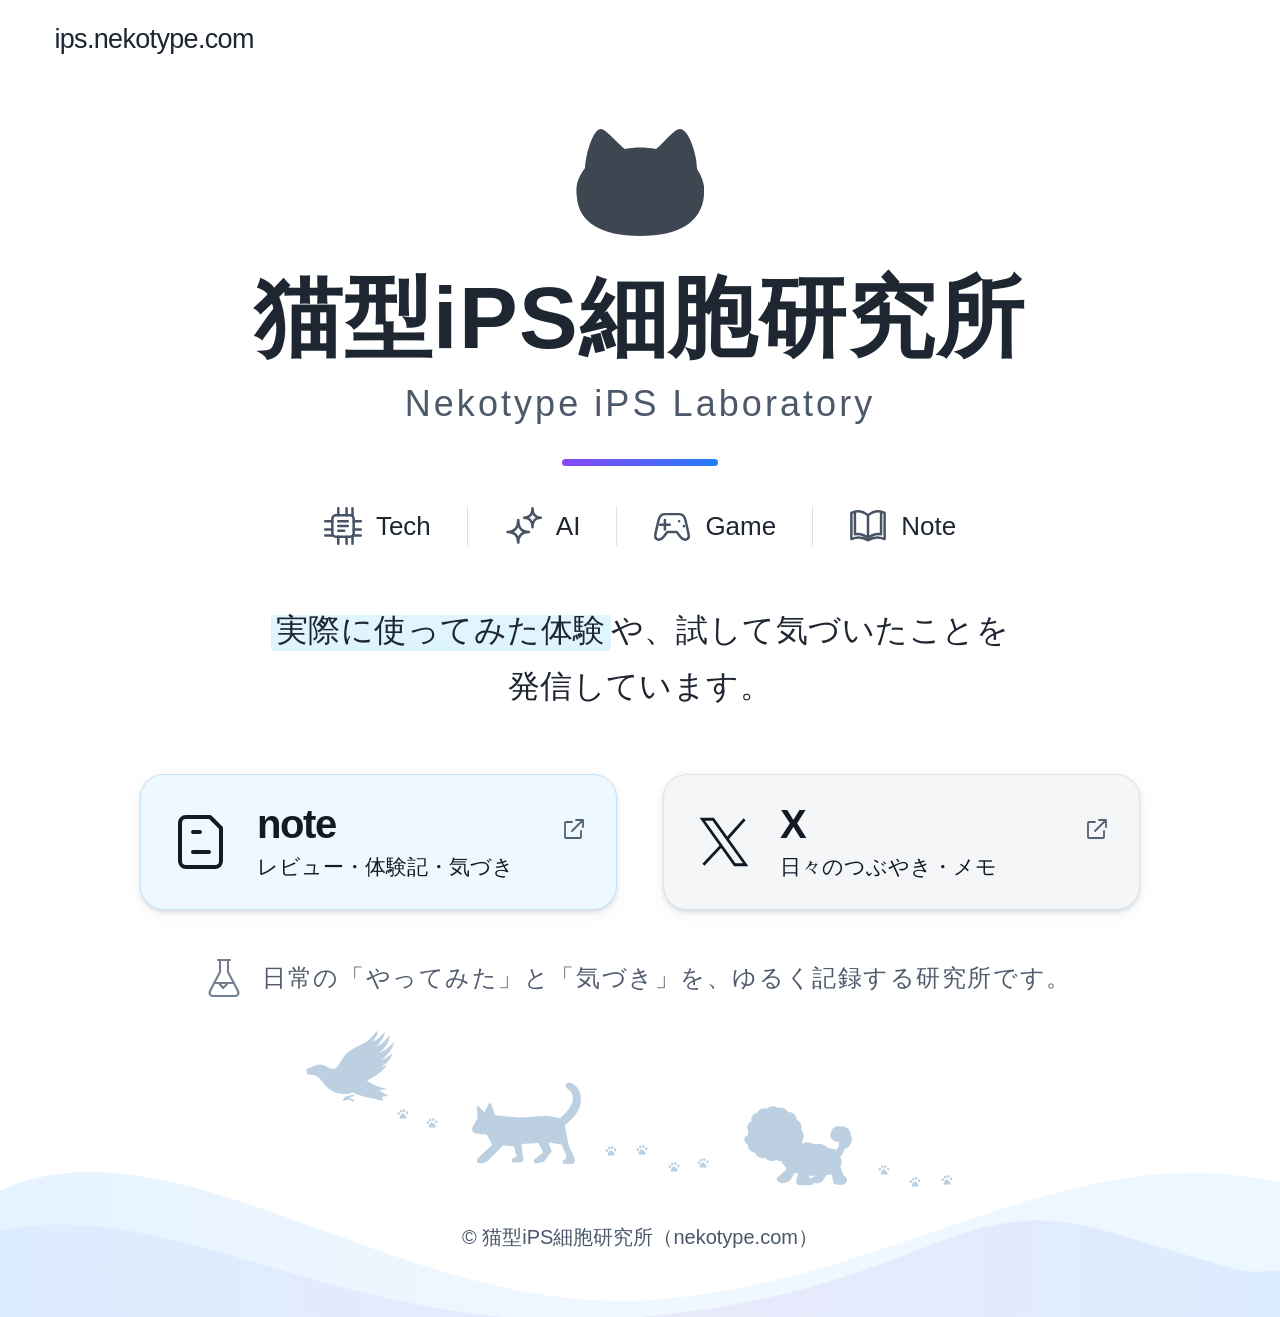
==== index.html @ 1d990041 "Publish static laboratory landing page with responsive layout and custom animal silhouettes" ====
<!doctype html>
<html lang="ja">
<head>
  <meta charset="utf-8">
  <meta name="viewport" content="width=device-width, initial-scale=1">
  <title>猫型iPS細胞研究所 | Nekotype iPS Laboratory</title>
  <meta name="description" content="技術・AI・ゲーム・日常の体験記録。実際に使ってみた体験や、試して気づいたことをnoteとXで発信しています。">
  <link rel="canonical" href="https://ips.nekotype.com/">
  <meta property="og:type" content="website">
  <meta property="og:locale" content="ja_JP">
  <meta property="og:site_name" content="猫型iPS細胞研究所">
  <meta property="og:title" content="猫型iPS細胞研究所 | Nekotype iPS Laboratory">
  <meta property="og:description" content="日常の「やってみた」と「気づき」を、ゆるく記録する研究所です。技術・AI・ゲーム・日常の体験記録をnoteとXで。">
  <meta property="og:url" content="https://ips.nekotype.com/">
  <meta property="og:image" content="https://ips.nekotype.com/assets/ogp.png">
  <meta property="og:image:width" content="1200">
  <meta property="og:image:height" content="630">
  <meta property="og:image:alt" content="猫のシルエットと猫型iPS細胞研究所のロゴ">
  <meta name="twitter:card" content="summary_large_image">
  <meta name="twitter:site" content="@RassanBot">
  <meta name="theme-color" content="#ffffff">
  <link rel="icon" href="assets/cat-face.svg" type="image/svg+xml">
  <link rel="stylesheet" href="css/style.css">
</head>
<body>
  <svg class="icon-definitions" xmlns="http://www.w3.org/2000/svg" aria-hidden="true"><defs>
    <symbol id="tech" viewBox="0 0 32 32"><rect x="7" y="7" width="18" height="18" rx="3"/><path d="M12 1v6m7-6v6m5-6v6M12 25v6m7-6v6m5-6v6M1 12h6m-6 7h6m-6 5h6m18-12h6m-6 7h6m-6 5h6M12 12h8m-8 4h8m-8 4h5"/></symbol>
    <symbol id="ai" viewBox="0 0 32 32"><path d="M12 11c0 7-3 10-9 10 6 0 9 3 9 9 0-6 3-9 9-9-6 0-9-3-9-10ZM24 1c0 5-2 8-7 8 5 0 7 3 7 8 0-5 2-8 7-8-5 0-7-3-7-8Z"/></symbol>
    <symbol id="game" viewBox="0 0 32 32"><path d="M10 6h12c4 0 5 3 6 8l2 9c1 5-4 6-7 2l-3-4h-8l-3 4c-3 4-8 3-7-2l2-9c1-5 2-8 6-8Z"/><path d="M10 11v8m-4-4h8m8-3v.1m4 4v.1"/></symbol>
    <symbol id="book" viewBox="0 0 32 32"><path d="M16 7C11 3 6 3 2 5v22c5-2 9-2 14 1 5-3 9-3 14-1V5c-4-2-9-2-14 2Zm0 0v21M5 4v19c4-1 7 0 11 3 4-3 7-4 11-3V4"/></symbol>
    <symbol id="external" viewBox="0 0 24 24"><path d="M14 3h7v7m0-7L10 14M10 5H4a1 1 0 0 0-1 1v14a1 1 0 0 0 1 1h14a1 1 0 0 0 1-1v-6"/></symbol>
    <symbol id="note" viewBox="0 0 48 56"><path d="M9 3h24l11 11v33a6 6 0 0 1-6 6H9a6 6 0 0 1-6-6V9a6 6 0 0 1 6-6Z"/><path d="M16 18h7M16 38h16"/></symbol>
    <symbol id="x" viewBox="0 0 48 48"><path d="M4 3h10l30 42H34ZM43 3 27 21M21 28 5 45"/></symbol>
    <symbol id="flask" viewBox="0 0 32 40"><path d="M10 2h12M12 2v12L2 33c-1 2 0 5 3 5h22c3 0 4-3 3-5L20 14V2M7 25h18M11 25l4 5 4-4"/></symbol>
    <symbol id="paw" viewBox="0 0 20 20"><path d="M6 12c2-4 5-4 8 0 5 6-1 7-4 5-4 2-8 0-4-5Z"/><ellipse cx="3" cy="9" rx="2" ry="2.5"/><ellipse cx="7" cy="5" rx="2" ry="2.5"/><ellipse cx="12" cy="4" rx="2" ry="2.5"/><ellipse cx="17" cy="8" rx="2" ry="2.5"/></symbol>
  </defs></svg>
  <header class="site-header"><span>ips.nekotype.com</span></header>
  <main id="main">
    <section class="intro" aria-labelledby="site-title">
      <img class="cat-face" src="assets/cat-face.svg" width="128" height="110" alt="">
      <h1 id="site-title">猫型iPS細胞研究所</h1>
      <p class="subtitle" lang="en">Nekotype iPS Laboratory</p>
      <div class="accent" aria-hidden="true"></div>
      <ul class="categories" aria-label="発信するテーマ">
        <li><svg class="icon" aria-hidden="true"><use href="#tech"/></svg><span lang="en">Tech</span></li>
        <li><svg class="icon" aria-hidden="true"><use href="#ai"/></svg><span lang="en">AI</span></li>
        <li><svg class="icon" aria-hidden="true"><use href="#game"/></svg><span lang="en">Game</span></li>
        <li><svg class="icon" aria-hidden="true"><use href="#book"/></svg><span lang="en">Note</span></li>
      </ul>
      <p class="description"><mark>実際に使ってみた体験</mark>や、<wbr>試して気づいたことを<br class="desktop-break">発信しています。</p>
    </section>
    <nav class="social-links" aria-label="noteとXで発信しています">
      <a class="social-card note-card" href="https://note.com/note_rassan">
        <svg class="brand-icon note-icon" aria-hidden="true"><use href="#note"/></svg>
        <span class="card-copy"><span class="card-title" lang="en">note</span><span class="card-description">レビュー・体験記・気づき</span></span>
        <svg class="external-icon" aria-hidden="true"><use href="#external"/></svg>
      </a>
      <a class="social-card x-card" href="https://x.com/RassanBot">
        <svg class="brand-icon x-icon" aria-hidden="true"><use href="#x"/></svg>
        <span class="card-copy"><span class="card-title" lang="en">X</span><span class="card-description">日々のつぶやき・メモ</span></span>
        <svg class="external-icon" aria-hidden="true"><use href="#external"/></svg>
      </a>
    </nav>
    <p class="lab-note"><svg class="icon" aria-hidden="true"><use href="#flask"/></svg><span>日常の「やってみた」と「気づき」を、<wbr>ゆるく記録する研究所です。</span></p>
  </main>
  <footer class="site-footer">
    <div class="animal-parade" aria-hidden="true">
      <img class="animal crow" src="assets/crow-flying.svg" width="100" height="92" alt="">
      <img class="animal walking-cat" src="assets/cat-walking.svg" width="125" height="100" alt="">
      <img class="animal bichon" src="assets/bichon.svg" width="125" height="100" alt="">
      <svg class="tracks" viewBox="0 0 700 170"><g fill="currentColor"><use href="#paw" x="107" y="87" width="12" height="12"/><use href="#paw" x="136" y="96" width="12" height="12"/><use href="#paw" x="315" y="124" width="12" height="12"/><use href="#paw" x="346" y="123" width="12" height="12"/><use href="#paw" x="378" y="140" width="12" height="12"/><use href="#paw" x="407" y="136" width="12" height="12"/><use href="#paw" x="588" y="143" width="12" height="12"/><use href="#paw" x="619" y="155" width="12" height="12"/><use href="#paw" x="651" y="153" width="12" height="12"/></g></svg>
    </div>
    <svg class="waves" viewBox="0 0 1440 180" preserveAspectRatio="none" aria-hidden="true"><defs><linearGradient id="wave-back"><stop stop-color="#e6f3ff"/><stop offset=".52" stop-color="#f0f8ff"/><stop offset="1" stop-color="#edf7ff"/></linearGradient><linearGradient id="wave-front"><stop stop-color="#dcecff"/><stop offset=".55" stop-color="#e8eafb"/><stop offset="1" stop-color="#dcecff"/></linearGradient></defs><path fill="url(#wave-back)" d="M0 33C200-60 455 182 735 160S1200-32 1440 24V180H0Z"/><path fill="url(#wave-front)" d="M0 80C200 35 394 210 720 180S1070 27 1250 82 1390 127 1440 126V180H0Z"/></svg>
    <p class="copyright"><small>© 猫型iPS細胞研究所（nekotype.com）</small></p>
  </footer>
</body>
</html>
---- css/style.css ----
:root{color-scheme:light;--ink:#1e2632;--muted:#505c6d;--animal:#bcd0e1}
*{box-sizing:border-box}html{background:#fff}body{margin:0;color:var(--ink);font-family:-apple-system,BlinkMacSystemFont,"Hiragino Sans","Noto Sans JP","Segoe UI",Meiryo,"Yu Gothic",sans-serif;-webkit-font-smoothing:antialiased}.icon-definitions{position:absolute;width:0;height:0;overflow:hidden}.site-header{max-width:1440px;margin:auto;padding:24px 4.25%;font-size:27px;letter-spacing:-.025em}main{width:min(100% - 64px,1000px);margin:auto;text-align:center}.intro{padding-top:54px}.cat-face{display:block;margin:auto;width:128px;height:110px}h1{font-size:clamp(38px,6.6vw,80px);line-height:1.3;letter-spacing:.015em;margin:25px -25px 0;font-weight:800}.subtitle{margin:0;color:#4d5869;font-size:36px;letter-spacing:.085em;line-height:1.6}.accent{width:156px;height:7px;border-radius:10px;background:linear-gradient(90deg,#8846f8,#247dff);margin:32px auto 40px}.categories{list-style:none;padding:0;margin:0 auto;display:flex;justify-content:center;align-items:center;max-width:720px}.categories li{display:flex;align-items:center;justify-content:center;gap:14px;padding:0 36px;font-size:26px;line-height:40px}.categories li+li{border-left:1px solid #d9e2ec}.icon{width:38px;height:40px;flex-shrink:0;fill:none;stroke:currentColor;stroke-width:2.1;stroke-linecap:round;stroke-linejoin:round;color:#465365}.description{font-size:32px;line-height:1.75;font-weight:500;margin:60px auto 60px;letter-spacing:.015em}mark{color:inherit;background:linear-gradient(0deg,#ddf4ff 0%,#e1f5ff 85%,transparent 85%);border-radius:4px;padding:3px 5px;box-decoration-break:clone;-webkit-box-decoration-break:clone}.social-links{display:grid;grid-template-columns:1fr 1fr;gap:46px;text-align:left}.social-card{color:#121a25;text-decoration:none;display:flex;align-items:center;gap:30px;position:relative;min-height:136px;border-radius:24px;padding:22px 34px;border:1px solid #dbe2ec;background:#f5f6f8;box-shadow:0 2px 4px #273e5b24,0 5px 14px #334b6410;transition:transform .2s ease,box-shadow .2s ease}.note-card{background:#eef8ff;border-color:#c1e3ff}.social-card:hover{transform:translateY(-5px);box-shadow:0 9px 22px #385c7c24}.social-card:focus-visible{outline:3px solid #476be0;outline-offset:5px}.brand-icon{flex-shrink:0;fill:none;stroke:currentColor;stroke-linecap:round;stroke-linejoin:round;width:52px;height:56px;stroke-width:4}.x-icon{stroke-width:2.6;stroke-linecap:butt;stroke-linejoin:miter}.card-copy{display:flex;flex-direction:column;gap:3px}.card-title{font-size:40px;font-weight:750;line-height:1.15;letter-spacing:-.035em}.card-description{font-size:21px;line-height:1.6;white-space:nowrap}.external-icon{width:24px;height:24px;fill:none;stroke:#536174;stroke-width:1.8;stroke-linecap:round;stroke-linejoin:round;position:absolute;right:30px;top:42px}.lab-note{display:flex;align-items:center;justify-content:center;gap:22px;font-size:24px;letter-spacing:.065em;color:var(--muted);line-height:1.8;margin:46px -30px 0}.lab-note .icon{height:40px;width:32px;color:#727e8e}.site-footer{position:relative;min-height:318px;padding-top:17px;overflow:hidden}.animal-parade{position:relative;margin:0 auto;width:min(700px,90%);height:180px;color:var(--animal)}.animal{position:absolute;object-fit:contain}.crow{left:2%;top:8px;width:92px;height:88px}.walking-cat{left:26%;top:53px;width:116px;height:100px}.bichon{left:64%;top:80px;width:120px;height:90px}.tracks{position:absolute;inset:0;width:100%;height:100%}.waves{position:absolute;bottom:0;left:0;width:100%;height:155px;z-index:0}.copyright{position:relative;z-index:1;margin:42px 20px 60px;text-align:center;color:#4a576a;font-size:20px}.copyright small{font-size:inherit}
@media(min-width:1440px){.intro{padding-top:70px}}
@media(max-width:1000px){h1{font-size:6.5vw;margin-left:0;margin-right:0}.subtitle{font-size:29px}.categories li{padding:0 26px}.social-links{gap:24px}.social-card{padding:24px;gap:20px}.card-description{font-size:17px}.card-title{font-size:35px}.external-icon{right:20px;top:30px}.description{font-size:27px}.lab-note{font-size:20px;margin-left:0;margin-right:0}}
@media(max-width:640px){.site-header{padding:20px 24px;font-size:19px}main{width:calc(100% - 40px)}.intro{padding-top:34px}.cat-face{width:88px;height:78px}h1{font-size:clamp(26px,7.1vw,45px);margin-top:24px;letter-spacing:0;white-space:nowrap}.subtitle{font-size:clamp(14px,4.1vw,24px);letter-spacing:.055em;margin-top:8px}.accent{width:100px;height:5px;margin:26px auto 30px}.categories{max-width:370px}.categories li{font-size:16px;gap:7px;padding:0 12px;line-height:28px}.categories .icon{width:24px;height:27px}.description{font-size:20px;line-height:1.95;margin:35px 0 36px;letter-spacing:0}.desktop-break{display:none}.social-links{grid-template-columns:1fr;gap:18px;max-width:440px;margin:auto}.social-card{min-height:112px;border-radius:20px;padding:22px 26px;gap:24px}.brand-icon{width:42px;height:48px}.card-title{font-size:32px}.card-description{font-size:17px}.external-icon{right:24px;top:30px;width:21px;height:21px}.lab-note{font-size:16px;gap:13px;margin-top:32px;letter-spacing:.02em;text-align:left;align-items:flex-start}.lab-note .icon{width:26px;height:34px;margin-top:6px}.site-footer{min-height:244px;padding-top:24px}.animal-parade{height:132px;max-width:400px}.crow{width:60px;height:60px;top:0;left:1%}.walking-cat{width:74px;height:68px;top:33px;left:27%}.bichon{width:78px;height:65px;top:52px;left:65%}.copyright{font-size:13px;margin:25px 12px 30px}.waves{height:94px}}
@media(prefers-reduced-motion:reduce){.social-card{transition:none}.social-card:hover{transform:none}}
@media(max-width:640px){.categories{display:grid;grid-template-columns:repeat(4,minmax(0,1fr))}.categories li{padding:0 6px;font-size:15px;gap:6px}.categories .icon{width:22px;height:25px}.social-card{padding-left:22px;padding-right:22px;gap:20px}.card-description{font-size:clamp(14px,4.2vw,17px)}}@media(min-width:1001px){.intro{padding-top:47px}h1{font-size:clamp(72px,7.33vw,88px)}.accent{margin-top:26px}.description{margin-top:56px}.copyright{margin-top:28px}}
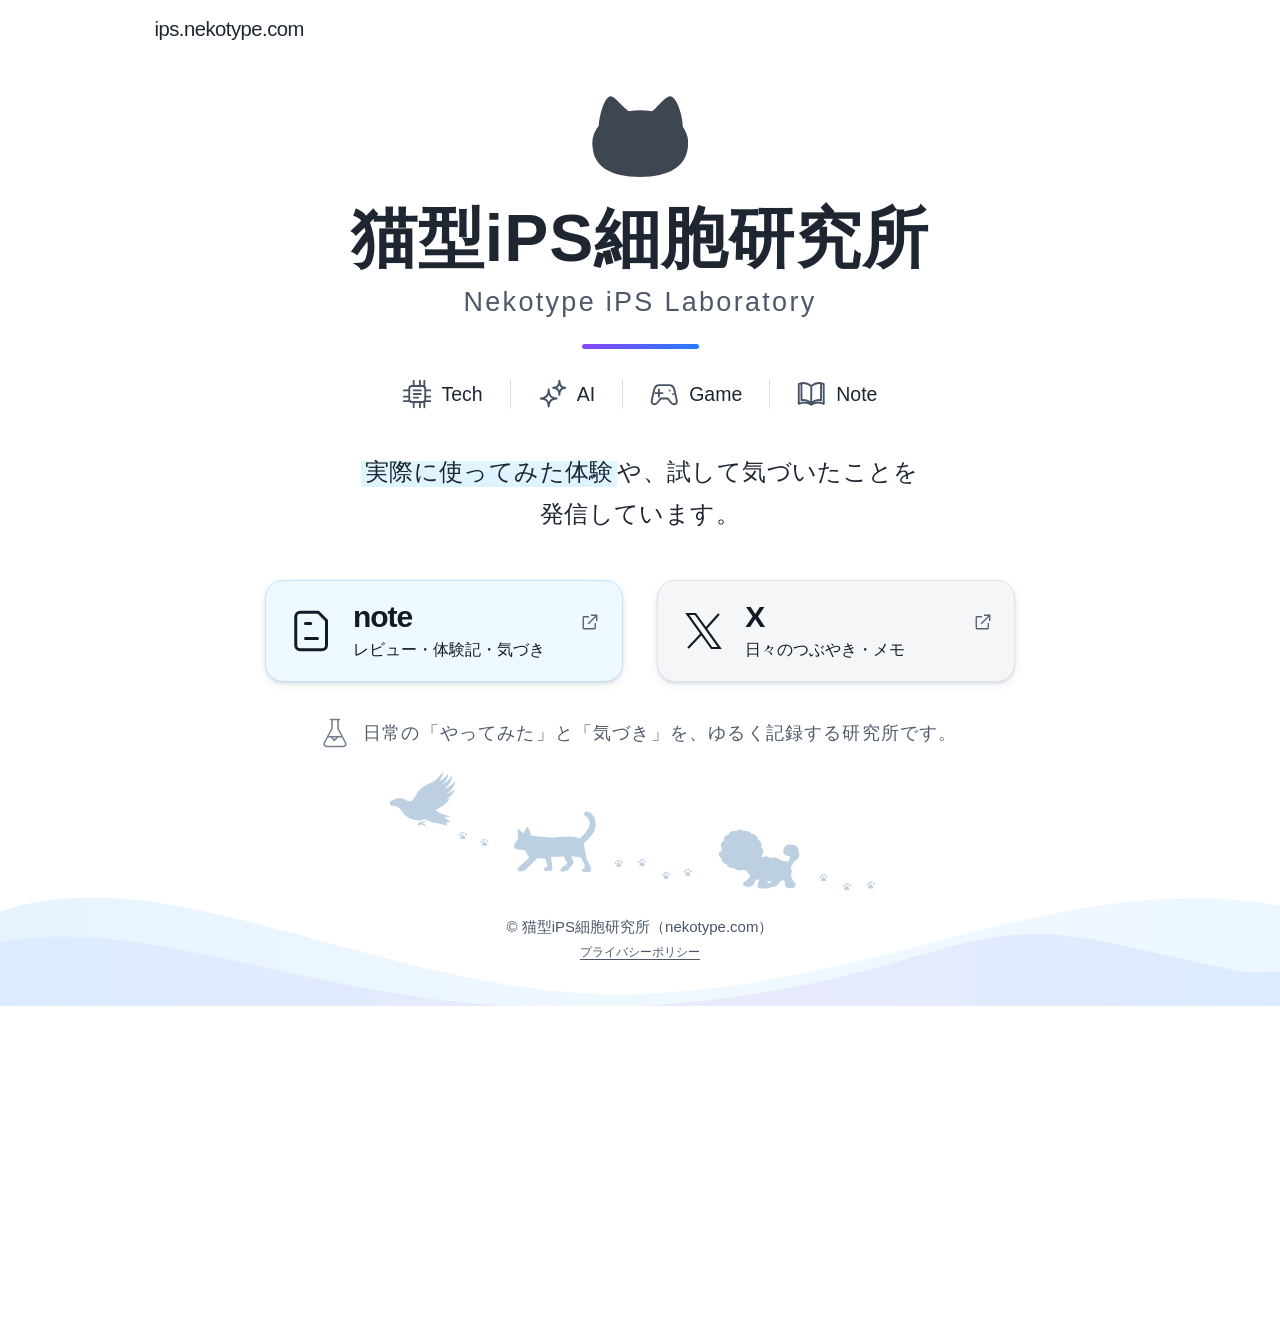
==== commit db2dbd06: "Add GA4 Google tag and privacy policy with enhanced outbound click measurement" ====
--- a/index.html
+++ b/index.html
@@ -1,77 +1,85 @@
-<!doctype html>
-<html lang="ja">
-<head>
-  <meta charset="utf-8">
-  <meta name="viewport" content="width=device-width, initial-scale=1">
-  <title>猫型iPS細胞研究所 | Nekotype iPS Laboratory</title>
-  <meta name="description" content="技術・AI・ゲーム・日常の体験記録。実際に使ってみた体験や、試して気づいたことをnoteとXで発信しています。">
-  <link rel="canonical" href="https://ips.nekotype.com/">
-  <meta property="og:type" content="website">
-  <meta property="og:locale" content="ja_JP">
-  <meta property="og:site_name" content="猫型iPS細胞研究所">
-  <meta property="og:title" content="猫型iPS細胞研究所 | Nekotype iPS Laboratory">
-  <meta property="og:description" content="日常の「やってみた」と「気づき」を、ゆるく記録する研究所です。技術・AI・ゲーム・日常の体験記録をnoteとXで。">
-  <meta property="og:url" content="https://ips.nekotype.com/">
-  <meta property="og:image" content="https://ips.nekotype.com/assets/ogp.png">
-  <meta property="og:image:width" content="1200">
-  <meta property="og:image:height" content="630">
-  <meta property="og:image:alt" content="猫のシルエットと猫型iPS細胞研究所のロゴ">
-  <meta name="twitter:card" content="summary_large_image">
-  <meta name="twitter:site" content="@RassanBot">
-  <meta name="theme-color" content="#ffffff">
-  <link rel="icon" href="assets/cat-face.svg" type="image/svg+xml">
-  <link rel="stylesheet" href="css/style.css">
-</head>
-<body>
-  <svg class="icon-definitions" xmlns="http://www.w3.org/2000/svg" aria-hidden="true"><defs>
-    <symbol id="tech" viewBox="0 0 32 32"><rect x="7" y="7" width="18" height="18" rx="3"/><path d="M12 1v6m7-6v6m5-6v6M12 25v6m7-6v6m5-6v6M1 12h6m-6 7h6m-6 5h6m18-12h6m-6 7h6m-6 5h6M12 12h8m-8 4h8m-8 4h5"/></symbol>
-    <symbol id="ai" viewBox="0 0 32 32"><path d="M12 11c0 7-3 10-9 10 6 0 9 3 9 9 0-6 3-9 9-9-6 0-9-3-9-10ZM24 1c0 5-2 8-7 8 5 0 7 3 7 8 0-5 2-8 7-8-5 0-7-3-7-8Z"/></symbol>
-    <symbol id="game" viewBox="0 0 32 32"><path d="M10 6h12c4 0 5 3 6 8l2 9c1 5-4 6-7 2l-3-4h-8l-3 4c-3 4-8 3-7-2l2-9c1-5 2-8 6-8Z"/><path d="M10 11v8m-4-4h8m8-3v.1m4 4v.1"/></symbol>
-    <symbol id="book" viewBox="0 0 32 32"><path d="M16 7C11 3 6 3 2 5v22c5-2 9-2 14 1 5-3 9-3 14-1V5c-4-2-9-2-14 2Zm0 0v21M5 4v19c4-1 7 0 11 3 4-3 7-4 11-3V4"/></symbol>
-    <symbol id="external" viewBox="0 0 24 24"><path d="M14 3h7v7m0-7L10 14M10 5H4a1 1 0 0 0-1 1v14a1 1 0 0 0 1 1h14a1 1 0 0 0 1-1v-6"/></symbol>
-    <symbol id="note" viewBox="0 0 48 56"><path d="M9 3h24l11 11v33a6 6 0 0 1-6 6H9a6 6 0 0 1-6-6V9a6 6 0 0 1 6-6Z"/><path d="M16 18h7M16 38h16"/></symbol>
-    <symbol id="x" viewBox="0 0 48 48"><path d="M4 3h10l30 42H34ZM43 3 27 21M21 28 5 45"/></symbol>
-    <symbol id="flask" viewBox="0 0 32 40"><path d="M10 2h12M12 2v12L2 33c-1 2 0 5 3 5h22c3 0 4-3 3-5L20 14V2M7 25h18M11 25l4 5 4-4"/></symbol>
-    <symbol id="paw" viewBox="0 0 20 20"><path d="M6 12c2-4 5-4 8 0 5 6-1 7-4 5-4 2-8 0-4-5Z"/><ellipse cx="3" cy="9" rx="2" ry="2.5"/><ellipse cx="7" cy="5" rx="2" ry="2.5"/><ellipse cx="12" cy="4" rx="2" ry="2.5"/><ellipse cx="17" cy="8" rx="2" ry="2.5"/></symbol>
-  </defs></svg>
-  <header class="site-header"><span>ips.nekotype.com</span></header>
-  <main id="main">
-    <section class="intro" aria-labelledby="site-title">
-      <img class="cat-face" src="assets/cat-face.svg" width="128" height="110" alt="">
-      <h1 id="site-title">猫型iPS細胞研究所</h1>
-      <p class="subtitle" lang="en">Nekotype iPS Laboratory</p>
-      <div class="accent" aria-hidden="true"></div>
-      <ul class="categories" aria-label="発信するテーマ">
-        <li><svg class="icon" aria-hidden="true"><use href="#tech"/></svg><span lang="en">Tech</span></li>
-        <li><svg class="icon" aria-hidden="true"><use href="#ai"/></svg><span lang="en">AI</span></li>
-        <li><svg class="icon" aria-hidden="true"><use href="#game"/></svg><span lang="en">Game</span></li>
-        <li><svg class="icon" aria-hidden="true"><use href="#book"/></svg><span lang="en">Note</span></li>
-      </ul>
-      <p class="description"><mark>実際に使ってみた体験</mark>や、<wbr>試して気づいたことを<br class="desktop-break">発信しています。</p>
-    </section>
-    <nav class="social-links" aria-label="noteとXで発信しています">
-      <a class="social-card note-card" href="https://note.com/note_rassan">
-        <svg class="brand-icon note-icon" aria-hidden="true"><use href="#note"/></svg>
-        <span class="card-copy"><span class="card-title" lang="en">note</span><span class="card-description">レビュー・体験記・気づき</span></span>
-        <svg class="external-icon" aria-hidden="true"><use href="#external"/></svg>
-      </a>
-      <a class="social-card x-card" href="https://x.com/RassanBot">
-        <svg class="brand-icon x-icon" aria-hidden="true"><use href="#x"/></svg>
-        <span class="card-copy"><span class="card-title" lang="en">X</span><span class="card-description">日々のつぶやき・メモ</span></span>
-        <svg class="external-icon" aria-hidden="true"><use href="#external"/></svg>
-      </a>
-    </nav>
-    <p class="lab-note"><svg class="icon" aria-hidden="true"><use href="#flask"/></svg><span>日常の「やってみた」と「気づき」を、<wbr>ゆるく記録する研究所です。</span></p>
-  </main>
-  <footer class="site-footer">
-    <div class="animal-parade" aria-hidden="true">
-      <img class="animal crow" src="assets/crow-flying.svg" width="100" height="92" alt="">
-      <img class="animal walking-cat" src="assets/cat-walking.svg" width="125" height="100" alt="">
-      <img class="animal bichon" src="assets/bichon.svg" width="125" height="100" alt="">
-      <svg class="tracks" viewBox="0 0 700 170"><g fill="currentColor"><use href="#paw" x="107" y="87" width="12" height="12"/><use href="#paw" x="136" y="96" width="12" height="12"/><use href="#paw" x="315" y="124" width="12" height="12"/><use href="#paw" x="346" y="123" width="12" height="12"/><use href="#paw" x="378" y="140" width="12" height="12"/><use href="#paw" x="407" y="136" width="12" height="12"/><use href="#paw" x="588" y="143" width="12" height="12"/><use href="#paw" x="619" y="155" width="12" height="12"/><use href="#paw" x="651" y="153" width="12" height="12"/></g></svg>
-    </div>
-    <svg class="waves" viewBox="0 0 1440 180" preserveAspectRatio="none" aria-hidden="true"><defs><linearGradient id="wave-back"><stop stop-color="#e6f3ff"/><stop offset=".52" stop-color="#f0f8ff"/><stop offset="1" stop-color="#edf7ff"/></linearGradient><linearGradient id="wave-front"><stop stop-color="#dcecff"/><stop offset=".55" stop-color="#e8eafb"/><stop offset="1" stop-color="#dcecff"/></linearGradient></defs><path fill="url(#wave-back)" d="M0 33C200-60 455 182 735 160S1200-32 1440 24V180H0Z"/><path fill="url(#wave-front)" d="M0 80C200 35 394 210 720 180S1070 27 1250 82 1390 127 1440 126V180H0Z"/></svg>
-    <p class="copyright"><small>© 猫型iPS細胞研究所（nekotype.com）</small></p>
-  </footer>
-</body>
+<!doctype html>
+<html lang="ja">
+<head>
+  <meta charset="utf-8">
+  <!-- Google tag (gtag.js) -->
+  <script async src="https://www.googletagmanager.com/gtag/js?id=G-LGYK0YFJ6L"></script>
+  <script>
+    window.dataLayer = window.dataLayer || [];
+    function gtag(){dataLayer.push(arguments);}
+    gtag('js', new Date());
+    gtag('config', 'G-LGYK0YFJ6L');
+  </script>
+  <meta name="viewport" content="width=device-width, initial-scale=1">
+  <title>猫型iPS細胞研究所 | Nekotype iPS Laboratory</title>
+  <meta name="description" content="技術・AI・ゲーム・日常の体験記録。実際に使ってみた体験や、試して気づいたことをnoteとXで発信しています。">
+  <link rel="canonical" href="https://ips.nekotype.com/">
+  <meta property="og:type" content="website">
+  <meta property="og:locale" content="ja_JP">
+  <meta property="og:site_name" content="猫型iPS細胞研究所">
+  <meta property="og:title" content="猫型iPS細胞研究所 | Nekotype iPS Laboratory">
+  <meta property="og:description" content="日常の「やってみた」と「気づき」を、ゆるく記録する研究所です。技術・AI・ゲーム・日常の体験記録をnoteとXで。">
+  <meta property="og:url" content="https://ips.nekotype.com/">
+  <meta property="og:image" content="https://ips.nekotype.com/assets/ogp.png">
+  <meta property="og:image:width" content="1200">
+  <meta property="og:image:height" content="630">
+  <meta property="og:image:alt" content="猫のシルエットと猫型iPS細胞研究所のロゴ">
+  <meta name="twitter:card" content="summary_large_image">
+  <meta name="twitter:site" content="@RassanBot">
+  <meta name="theme-color" content="#ffffff">
+  <link rel="icon" href="assets/cat-face.svg" type="image/svg+xml">
+  <link rel="stylesheet" href="css/style.css">
+</head>
+<body>
+  <svg class="icon-definitions" xmlns="http://www.w3.org/2000/svg" aria-hidden="true"><defs>
+    <symbol id="tech" viewBox="0 0 32 32"><rect x="7" y="7" width="18" height="18" rx="3"/><path d="M12 1v6m7-6v6m5-6v6M12 25v6m7-6v6m5-6v6M1 12h6m-6 7h6m-6 5h6m18-12h6m-6 7h6m-6 5h6M12 12h8m-8 4h8m-8 4h5"/></symbol>
+    <symbol id="ai" viewBox="0 0 32 32"><path d="M12 11c0 7-3 10-9 10 6 0 9 3 9 9 0-6 3-9 9-9-6 0-9-3-9-10ZM24 1c0 5-2 8-7 8 5 0 7 3 7 8 0-5 2-8 7-8-5 0-7-3-7-8Z"/></symbol>
+    <symbol id="game" viewBox="0 0 32 32"><path d="M10 6h12c4 0 5 3 6 8l2 9c1 5-4 6-7 2l-3-4h-8l-3 4c-3 4-8 3-7-2l2-9c1-5 2-8 6-8Z"/><path d="M10 11v8m-4-4h8m8-3v.1m4 4v.1"/></symbol>
+    <symbol id="book" viewBox="0 0 32 32"><path d="M16 7C11 3 6 3 2 5v22c5-2 9-2 14 1 5-3 9-3 14-1V5c-4-2-9-2-14 2Zm0 0v21M5 4v19c4-1 7 0 11 3 4-3 7-4 11-3V4"/></symbol>
+    <symbol id="external" viewBox="0 0 24 24"><path d="M14 3h7v7m0-7L10 14M10 5H4a1 1 0 0 0-1 1v14a1 1 0 0 0 1 1h14a1 1 0 0 0 1-1v-6"/></symbol>
+    <symbol id="note" viewBox="0 0 48 56"><path d="M9 3h24l11 11v33a6 6 0 0 1-6 6H9a6 6 0 0 1-6-6V9a6 6 0 0 1 6-6Z"/><path d="M16 18h7M16 38h16"/></symbol>
+    <symbol id="x" viewBox="0 0 48 48"><path d="M4 3h10l30 42H34ZM43 3 27 21M21 28 5 45"/></symbol>
+    <symbol id="flask" viewBox="0 0 32 40"><path d="M10 2h12M12 2v12L2 33c-1 2 0 5 3 5h22c3 0 4-3 3-5L20 14V2M7 25h18M11 25l4 5 4-4"/></symbol>
+    <symbol id="paw" viewBox="0 0 20 20"><path d="M6 12c2-4 5-4 8 0 5 6-1 7-4 5-4 2-8 0-4-5Z"/><ellipse cx="3" cy="9" rx="2" ry="2.5"/><ellipse cx="7" cy="5" rx="2" ry="2.5"/><ellipse cx="12" cy="4" rx="2" ry="2.5"/><ellipse cx="17" cy="8" rx="2" ry="2.5"/></symbol>
+  </defs></svg>
+  <header class="site-header"><span>ips.nekotype.com</span></header>
+  <main id="main">
+    <section class="intro" aria-labelledby="site-title">
+      <img class="cat-face" src="assets/cat-face.svg" width="128" height="110" alt="">
+      <h1 id="site-title">猫型iPS細胞研究所</h1>
+      <p class="subtitle" lang="en">Nekotype iPS Laboratory</p>
+      <div class="accent" aria-hidden="true"></div>
+      <ul class="categories" aria-label="発信するテーマ">
+        <li><svg class="icon" aria-hidden="true"><use href="#tech"/></svg><span lang="en">Tech</span></li>
+        <li><svg class="icon" aria-hidden="true"><use href="#ai"/></svg><span lang="en">AI</span></li>
+        <li><svg class="icon" aria-hidden="true"><use href="#game"/></svg><span lang="en">Game</span></li>
+        <li><svg class="icon" aria-hidden="true"><use href="#book"/></svg><span lang="en">Note</span></li>
+      </ul>
+      <p class="description"><mark>実際に使ってみた体験</mark>や、<wbr>試して気づいたことを<br class="desktop-break">発信しています。</p>
+    </section>
+    <nav class="social-links" aria-label="noteとXで発信しています">
+      <a class="social-card note-card" href="https://note.com/note_rassan">
+        <svg class="brand-icon note-icon" aria-hidden="true"><use href="#note"/></svg>
+        <span class="card-copy"><span class="card-title" lang="en">note</span><span class="card-description">レビュー・体験記・気づき</span></span>
+        <svg class="external-icon" aria-hidden="true"><use href="#external"/></svg>
+      </a>
+      <a class="social-card x-card" href="https://x.com/RassanBot">
+        <svg class="brand-icon x-icon" aria-hidden="true"><use href="#x"/></svg>
+        <span class="card-copy"><span class="card-title" lang="en">X</span><span class="card-description">日々のつぶやき・メモ</span></span>
+        <svg class="external-icon" aria-hidden="true"><use href="#external"/></svg>
+      </a>
+    </nav>
+    <p class="lab-note"><svg class="icon" aria-hidden="true"><use href="#flask"/></svg><span>日常の「やってみた」と「気づき」を、<wbr>ゆるく記録する研究所です。</span></p>
+  </main>
+  <footer class="site-footer">
+    <div class="animal-parade" aria-hidden="true">
+      <img class="animal crow" src="assets/crow-flying.svg" width="100" height="92" alt="">
+      <img class="animal walking-cat" src="assets/cat-walking.svg" width="125" height="100" alt="">
+      <img class="animal bichon" src="assets/bichon.svg" width="125" height="100" alt="">
+      <svg class="tracks" viewBox="0 0 700 170"><g fill="currentColor"><use href="#paw" x="107" y="87" width="12" height="12"/><use href="#paw" x="136" y="96" width="12" height="12"/><use href="#paw" x="315" y="124" width="12" height="12"/><use href="#paw" x="346" y="123" width="12" height="12"/><use href="#paw" x="378" y="140" width="12" height="12"/><use href="#paw" x="407" y="136" width="12" height="12"/><use href="#paw" x="588" y="143" width="12" height="12"/><use href="#paw" x="619" y="155" width="12" height="12"/><use href="#paw" x="651" y="153" width="12" height="12"/></g></svg>
+    </div>
+    <svg class="waves" viewBox="0 0 1440 180" preserveAspectRatio="none" aria-hidden="true"><defs><linearGradient id="wave-back"><stop stop-color="#e6f3ff"/><stop offset=".52" stop-color="#f0f8ff"/><stop offset="1" stop-color="#edf7ff"/></linearGradient><linearGradient id="wave-front"><stop stop-color="#dcecff"/><stop offset=".55" stop-color="#e8eafb"/><stop offset="1" stop-color="#dcecff"/></linearGradient></defs><path fill="url(#wave-back)" d="M0 33C200-60 455 182 735 160S1200-32 1440 24V180H0Z"/><path fill="url(#wave-front)" d="M0 80C200 35 394 210 720 180S1070 27 1250 82 1390 127 1440 126V180H0Z"/></svg>
+    <p class="copyright"><small>© 猫型iPS細胞研究所（nekotype.com）</small><a class="privacy-link" href="privacy.html">プライバシーポリシー</a></p>
+  </footer>
+</body>
 </html>
--- a/css/style.css
+++ b/css/style.css
@@ -1,7 +1,24 @@
-:root{color-scheme:light;--ink:#1e2632;--muted:#505c6d;--animal:#bcd0e1}
-*{box-sizing:border-box}html{background:#fff}body{margin:0;color:var(--ink);font-family:-apple-system,BlinkMacSystemFont,"Hiragino Sans","Noto Sans JP","Segoe UI",Meiryo,"Yu Gothic",sans-serif;-webkit-font-smoothing:antialiased}.icon-definitions{position:absolute;width:0;height:0;overflow:hidden}.site-header{max-width:1440px;margin:auto;padding:24px 4.25%;font-size:27px;letter-spacing:-.025em}main{width:min(100% - 64px,1000px);margin:auto;text-align:center}.intro{padding-top:54px}.cat-face{display:block;margin:auto;width:128px;height:110px}h1{font-size:clamp(38px,6.6vw,80px);line-height:1.3;letter-spacing:.015em;margin:25px -25px 0;font-weight:800}.subtitle{margin:0;color:#4d5869;font-size:36px;letter-spacing:.085em;line-height:1.6}.accent{width:156px;height:7px;border-radius:10px;background:linear-gradient(90deg,#8846f8,#247dff);margin:32px auto 40px}.categories{list-style:none;padding:0;margin:0 auto;display:flex;justify-content:center;align-items:center;max-width:720px}.categories li{display:flex;align-items:center;justify-content:center;gap:14px;padding:0 36px;font-size:26px;line-height:40px}.categories li+li{border-left:1px solid #d9e2ec}.icon{width:38px;height:40px;flex-shrink:0;fill:none;stroke:currentColor;stroke-width:2.1;stroke-linecap:round;stroke-linejoin:round;color:#465365}.description{font-size:32px;line-height:1.75;font-weight:500;margin:60px auto 60px;letter-spacing:.015em}mark{color:inherit;background:linear-gradient(0deg,#ddf4ff 0%,#e1f5ff 85%,transparent 85%);border-radius:4px;padding:3px 5px;box-decoration-break:clone;-webkit-box-decoration-break:clone}.social-links{display:grid;grid-template-columns:1fr 1fr;gap:46px;text-align:left}.social-card{color:#121a25;text-decoration:none;display:flex;align-items:center;gap:30px;position:relative;min-height:136px;border-radius:24px;padding:22px 34px;border:1px solid #dbe2ec;background:#f5f6f8;box-shadow:0 2px 4px #273e5b24,0 5px 14px #334b6410;transition:transform .2s ease,box-shadow .2s ease}.note-card{background:#eef8ff;border-color:#c1e3ff}.social-card:hover{transform:translateY(-5px);box-shadow:0 9px 22px #385c7c24}.social-card:focus-visible{outline:3px solid #476be0;outline-offset:5px}.brand-icon{flex-shrink:0;fill:none;stroke:currentColor;stroke-linecap:round;stroke-linejoin:round;width:52px;height:56px;stroke-width:4}.x-icon{stroke-width:2.6;stroke-linecap:butt;stroke-linejoin:miter}.card-copy{display:flex;flex-direction:column;gap:3px}.card-title{font-size:40px;font-weight:750;line-height:1.15;letter-spacing:-.035em}.card-description{font-size:21px;line-height:1.6;white-space:nowrap}.external-icon{width:24px;height:24px;fill:none;stroke:#536174;stroke-width:1.8;stroke-linecap:round;stroke-linejoin:round;position:absolute;right:30px;top:42px}.lab-note{display:flex;align-items:center;justify-content:center;gap:22px;font-size:24px;letter-spacing:.065em;color:var(--muted);line-height:1.8;margin:46px -30px 0}.lab-note .icon{height:40px;width:32px;color:#727e8e}.site-footer{position:relative;min-height:318px;padding-top:17px;overflow:hidden}.animal-parade{position:relative;margin:0 auto;width:min(700px,90%);height:180px;color:var(--animal)}.animal{position:absolute;object-fit:contain}.crow{left:2%;top:8px;width:92px;height:88px}.walking-cat{left:26%;top:53px;width:116px;height:100px}.bichon{left:64%;top:80px;width:120px;height:90px}.tracks{position:absolute;inset:0;width:100%;height:100%}.waves{position:absolute;bottom:0;left:0;width:100%;height:155px;z-index:0}.copyright{position:relative;z-index:1;margin:42px 20px 60px;text-align:center;color:#4a576a;font-size:20px}.copyright small{font-size:inherit}
-@media(min-width:1440px){.intro{padding-top:70px}}
-@media(max-width:1000px){h1{font-size:6.5vw;margin-left:0;margin-right:0}.subtitle{font-size:29px}.categories li{padding:0 26px}.social-links{gap:24px}.social-card{padding:24px;gap:20px}.card-description{font-size:17px}.card-title{font-size:35px}.external-icon{right:20px;top:30px}.description{font-size:27px}.lab-note{font-size:20px;margin-left:0;margin-right:0}}
-@media(max-width:640px){.site-header{padding:20px 24px;font-size:19px}main{width:calc(100% - 40px)}.intro{padding-top:34px}.cat-face{width:88px;height:78px}h1{font-size:clamp(26px,7.1vw,45px);margin-top:24px;letter-spacing:0;white-space:nowrap}.subtitle{font-size:clamp(14px,4.1vw,24px);letter-spacing:.055em;margin-top:8px}.accent{width:100px;height:5px;margin:26px auto 30px}.categories{max-width:370px}.categories li{font-size:16px;gap:7px;padding:0 12px;line-height:28px}.categories .icon{width:24px;height:27px}.description{font-size:20px;line-height:1.95;margin:35px 0 36px;letter-spacing:0}.desktop-break{display:none}.social-links{grid-template-columns:1fr;gap:18px;max-width:440px;margin:auto}.social-card{min-height:112px;border-radius:20px;padding:22px 26px;gap:24px}.brand-icon{width:42px;height:48px}.card-title{font-size:32px}.card-description{font-size:17px}.external-icon{right:24px;top:30px;width:21px;height:21px}.lab-note{font-size:16px;gap:13px;margin-top:32px;letter-spacing:.02em;text-align:left;align-items:flex-start}.lab-note .icon{width:26px;height:34px;margin-top:6px}.site-footer{min-height:244px;padding-top:24px}.animal-parade{height:132px;max-width:400px}.crow{width:60px;height:60px;top:0;left:1%}.walking-cat{width:74px;height:68px;top:33px;left:27%}.bichon{width:78px;height:65px;top:52px;left:65%}.copyright{font-size:13px;margin:25px 12px 30px}.waves{height:94px}}
+:root{color-scheme:light;--ink:#1e2632;--muted:#505c6d;--animal:#bcd0e1}
+*{box-sizing:border-box}html{background:#fff}body{margin:0;color:var(--ink);font-family:-apple-system,BlinkMacSystemFont,"Hiragino Sans","Noto Sans JP","Segoe UI",Meiryo,"Yu Gothic",sans-serif;-webkit-font-smoothing:antialiased}.icon-definitions{position:absolute;width:0;height:0;overflow:hidden}.site-header{max-width:1440px;margin:auto;padding:24px 4.25%;font-size:27px;letter-spacing:-.025em}main{width:min(100% - 64px,1000px);margin:auto;text-align:center}.intro{padding-top:54px}.cat-face{display:block;margin:auto;width:128px;height:110px}h1{font-size:clamp(38px,6.6vw,80px);line-height:1.3;letter-spacing:.015em;margin:25px -25px 0;font-weight:800}.subtitle{margin:0;color:#4d5869;font-size:36px;letter-spacing:.085em;line-height:1.6}.accent{width:156px;height:7px;border-radius:10px;background:linear-gradient(90deg,#8846f8,#247dff);margin:32px auto 40px}.categories{list-style:none;padding:0;margin:0 auto;display:flex;justify-content:center;align-items:center;max-width:720px}.categories li{display:flex;align-items:center;justify-content:center;gap:14px;padding:0 36px;font-size:26px;line-height:40px}.categories li+li{border-left:1px solid #d9e2ec}.icon{width:38px;height:40px;flex-shrink:0;fill:none;stroke:currentColor;stroke-width:2.1;stroke-linecap:round;stroke-linejoin:round;color:#465365}.description{font-size:32px;line-height:1.75;font-weight:500;margin:60px auto 60px;letter-spacing:.015em}mark{color:inherit;background:linear-gradient(0deg,#ddf4ff 0%,#e1f5ff 85%,transparent 85%);border-radius:4px;padding:3px 5px;box-decoration-break:clone;-webkit-box-decoration-break:clone}.social-links{display:grid;grid-template-columns:1fr 1fr;gap:46px;text-align:left}.social-card{color:#121a25;text-decoration:none;display:flex;align-items:center;gap:30px;position:relative;min-height:136px;border-radius:24px;padding:22px 34px;border:1px solid #dbe2ec;background:#f5f6f8;box-shadow:0 2px 4px #273e5b24,0 5px 14px #334b6410;transition:transform .2s ease,box-shadow .2s ease}.note-card{background:#eef8ff;border-color:#c1e3ff}.social-card:hover{transform:translateY(-5px);box-shadow:0 9px 22px #385c7c24}.social-card:focus-visible{outline:3px solid #476be0;outline-offset:5px}.brand-icon{flex-shrink:0;fill:none;stroke:currentColor;stroke-linecap:round;stroke-linejoin:round;width:52px;height:56px;stroke-width:4}.x-icon{stroke-width:2.6;stroke-linecap:butt;stroke-linejoin:miter}.card-copy{display:flex;flex-direction:column;gap:3px}.card-title{font-size:40px;font-weight:750;line-height:1.15;letter-spacing:-.035em}.card-description{font-size:21px;line-height:1.6;white-space:nowrap}.external-icon{width:24px;height:24px;fill:none;stroke:#536174;stroke-width:1.8;stroke-linecap:round;stroke-linejoin:round;position:absolute;right:30px;top:42px}.lab-note{display:flex;align-items:center;justify-content:center;gap:22px;font-size:24px;letter-spacing:.065em;color:var(--muted);line-height:1.8;margin:46px -30px 0}.lab-note .icon{height:40px;width:32px;color:#727e8e}.site-footer{position:relative;min-height:318px;padding-top:17px;overflow:hidden}.animal-parade{position:relative;margin:0 auto;width:min(700px,90%);height:180px;color:var(--animal)}.animal{position:absolute;object-fit:contain}.crow{left:2%;top:8px;width:92px;height:88px}.walking-cat{left:26%;top:53px;width:116px;height:100px}.bichon{left:64%;top:80px;width:120px;height:90px}.tracks{position:absolute;inset:0;width:100%;height:100%}.waves{position:absolute;bottom:0;left:0;width:100%;height:155px;z-index:0}.copyright{position:relative;z-index:1;margin:42px 20px 60px;text-align:center;color:#4a576a;font-size:20px}.copyright small{font-size:inherit}
+@media(min-width:1440px){.intro{padding-top:70px}}
+@media(max-width:1000px){h1{font-size:6.5vw;margin-left:0;margin-right:0}.subtitle{font-size:29px}.categories li{padding:0 26px}.social-links{gap:24px}.social-card{padding:24px;gap:20px}.card-description{font-size:17px}.card-title{font-size:35px}.external-icon{right:20px;top:30px}.description{font-size:27px}.lab-note{font-size:20px;margin-left:0;margin-right:0}}
+@media(max-width:640px){.site-header{padding:20px 24px;font-size:19px}main{width:calc(100% - 40px)}.intro{padding-top:34px}.cat-face{width:88px;height:78px}h1{font-size:clamp(26px,7.1vw,45px);margin-top:24px;letter-spacing:0;white-space:nowrap}.subtitle{font-size:clamp(14px,4.1vw,24px);letter-spacing:.055em;margin-top:8px}.accent{width:100px;height:5px;margin:26px auto 30px}.categories{max-width:370px}.categories li{font-size:16px;gap:7px;padding:0 12px;line-height:28px}.categories .icon{width:24px;height:27px}.description{font-size:20px;line-height:1.95;margin:35px 0 36px;letter-spacing:0}.desktop-break{display:none}.social-links{grid-template-columns:1fr;gap:18px;max-width:440px;margin:auto}.social-card{min-height:112px;border-radius:20px;padding:22px 26px;gap:24px}.brand-icon{width:42px;height:48px}.card-title{font-size:32px}.card-description{font-size:17px}.external-icon{right:24px;top:30px;width:21px;height:21px}.lab-note{font-size:16px;gap:13px;margin-top:32px;letter-spacing:.02em;text-align:left;align-items:flex-start}.lab-note .icon{width:26px;height:34px;margin-top:6px}.site-footer{min-height:244px;padding-top:24px}.animal-parade{height:132px;max-width:400px}.crow{width:60px;height:60px;top:0;left:1%}.walking-cat{width:74px;height:68px;top:33px;left:27%}.bichon{width:78px;height:65px;top:52px;left:65%}.copyright{font-size:13px;margin:25px 12px 30px}.waves{height:94px}}
 @media(prefers-reduced-motion:reduce){.social-card{transition:none}.social-card:hover{transform:none}}
 @media(max-width:640px){.categories{display:grid;grid-template-columns:repeat(4,minmax(0,1fr))}.categories li{padding:0 6px;font-size:15px;gap:6px}.categories .icon{width:22px;height:25px}.social-card{padding-left:22px;padding-right:22px;gap:20px}.card-description{font-size:clamp(14px,4.2vw,17px)}}@media(min-width:1001px){.intro{padding-top:47px}h1{font-size:clamp(72px,7.33vw,88px)}.accent{margin-top:26px}.description{margin-top:56px}.copyright{margin-top:28px}}
+
+/* Scale the complete composition, including SVGs and spacing, to 75%. */
+body{zoom:.75;min-height:calc(100vh / .75);display:flex;flex-direction:column}
+.site-header{width:100%;margin:0 auto}
+main{margin:0 auto}
+.site-footer{width:100%;margin-top:auto;flex-shrink:0}
+
+/* Privacy information uses the existing palette and leaves landing content unchanged. */
+.privacy-link{display:block;width:fit-content;margin:10px auto 0;color:inherit;font-size:16px;text-underline-offset:4px}
+.privacy-link:focus-visible,.privacy-content a:focus-visible{outline:3px solid #476be0;outline-offset:4px}
+.privacy-content{width:min(100% - 48px,800px);padding:48px 0 64px;text-align:left;line-height:1.9;font-size:20px;overflow-wrap:anywhere}
+.privacy-content h1{margin:0 0 28px;font-size:36px;line-height:1.5;white-space:normal;letter-spacing:0}
+.privacy-content h2{margin:28px 0 12px;font-size:24px}
+.privacy-content p{margin:0 0 20px}
+.privacy-content a{color:#365ba8;text-underline-offset:4px}
+.privacy-date{color:var(--muted);font-size:17px}
+@media(max-width:640px){.privacy-content{padding-top:28px;font-size:20px}.privacy-content h1{font-size:30px}.privacy-content h2{font-size:23px}}
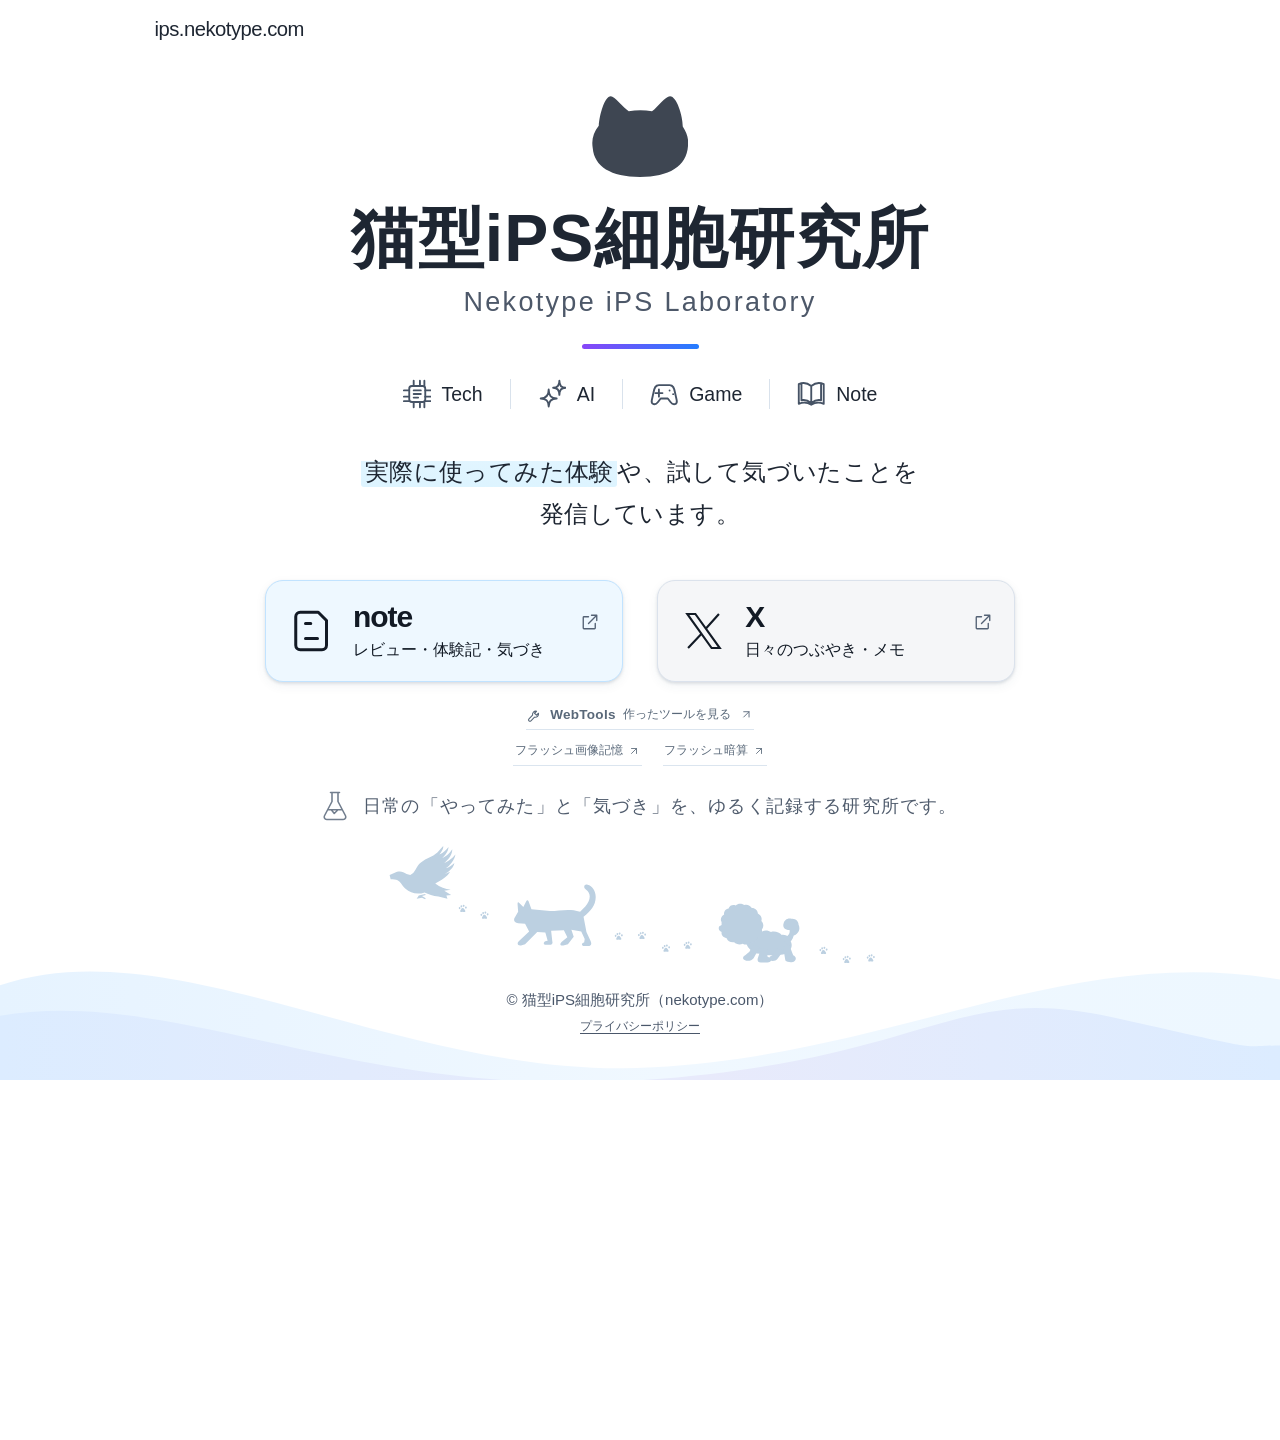
==== commit d4baeb03: "Add subtle WebTools and self-made flash game links below social cards" ====
--- a/index.html
+++ b/index.html
@@ -69,6 +69,17 @@
         <svg class="external-icon" aria-hidden="true"><use href="#external"/></svg>
       </a>
     </nav>
+    <p class="tools-line">
+      <a class="tools-link" href="https://nekotype.github.io/WebTools/">
+        <svg viewBox="0 0 24 24" aria-hidden="true"><path d="M14.5 6.5a5 5 0 0 0-6 6L3 18a2.1 2.1 0 0 0 3 3l5.5-5.5a5 5 0 0 0 6-6l-3 3-3-3Z"/></svg>
+        <span class="tools-name" lang="en">WebTools</span><span class="tools-description">作ったツールを見る</span>
+        <svg class="tools-arrow" viewBox="0 0 24 24" aria-hidden="true"><path d="M7 17 17 7M7 7h10v10"/></svg>
+      </a>
+    </p>
+    <nav class="game-links" aria-label="自作ゲーム">
+      <a href="https://nekotype.github.io/AfterImage/"><span>フラッシュ画像記憶</span><svg viewBox="0 0 24 24" aria-hidden="true"><path d="M7 17 17 7M7 7h10v10"/></svg></a>
+      <a href="https://nekotype.github.io/MentalMath/"><span>フラッシュ暗算</span><svg viewBox="0 0 24 24" aria-hidden="true"><path d="M7 17 17 7M7 7h10v10"/></svg></a>
+    </nav>
     <p class="lab-note"><svg class="icon" aria-hidden="true"><use href="#flask"/></svg><span>日常の「やってみた」と「気づき」を、<wbr>ゆるく記録する研究所です。</span></p>
   </main>
   <footer class="site-footer">
--- a/css/style.css
+++ b/css/style.css
@@ -22,3 +22,19 @@
 .privacy-content a{color:#365ba8;text-underline-offset:4px}
 .privacy-date{color:var(--muted);font-size:17px}
 @media(max-width:640px){.privacy-content{padding-top:28px;font-size:20px}.privacy-content h1{font-size:30px}.privacy-content h2{font-size:23px}}
+
+
+/* Secondary links to personal tools and games. */
+.tools-line{margin:24px 0 0;text-align:center}
+.tools-link{display:inline-flex;align-items:center;justify-content:center;gap:10px;min-height:40px;padding:6px 2px;color:#596879;text-decoration:none;border-bottom:1px solid #dbe5ef;transition:color .2s,border-color .2s}
+.tools-name{font-size:18px;font-weight:600;letter-spacing:.02em}
+.tools-description{font-size:16px}
+.tools-link svg{width:21px;height:21px;fill:none;stroke:currentColor;stroke-width:1.7;stroke-linecap:round;stroke-linejoin:round}
+.tools-link .tools-arrow{width:17px;height:17px;margin-left:2px}
+.game-links{display:flex;flex-wrap:wrap;justify-content:center;align-items:center;gap:4px 28px;margin:8px auto -14px}
+.game-links a{display:inline-flex;align-items:center;gap:7px;min-height:40px;padding:6px 2px;border-bottom:1px solid #dbe5ef;color:#596879;font-size:16px;text-decoration:none;transition:color .2s,border-color .2s}
+.game-links svg{width:16px;height:16px;fill:none;stroke:currentColor;stroke-width:1.7;stroke-linecap:round;stroke-linejoin:round;flex-shrink:0}
+.tools-link:hover,.game-links a:hover{color:#365ba8;border-color:#8aaed1}
+.tools-link:focus-visible,.game-links a:focus-visible{outline:3px solid #476be0;outline-offset:5px}
+@media(max-width:640px){.tools-line{margin-top:20px}.tools-link{gap:9px}.game-links{gap:4px 20px;margin-bottom:-10px}}
+@media(prefers-reduced-motion:reduce){.tools-link,.game-links a{transition:none}}
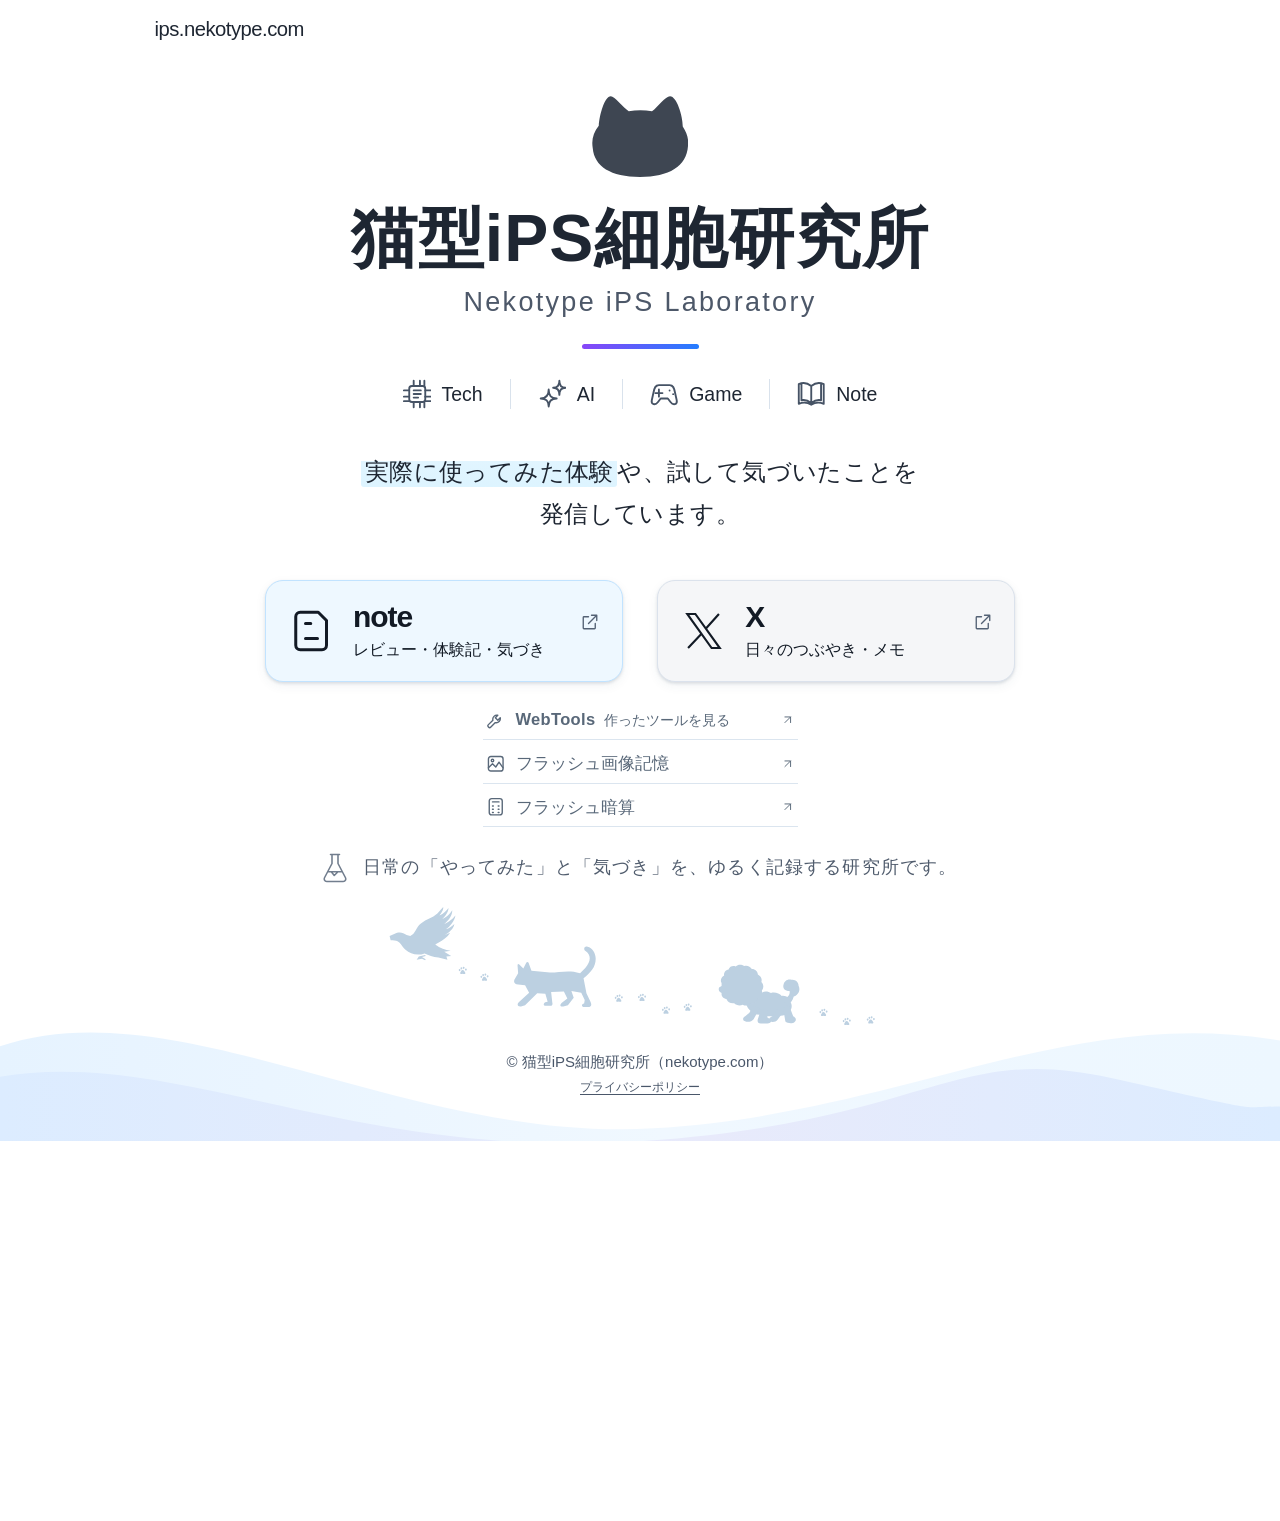
==== commit 1cfb4369: "Enlarge project links and stack all three vertically with distinct icons" ====
--- a/index.html
+++ b/index.html
@@ -69,17 +69,23 @@
         <svg class="external-icon" aria-hidden="true"><use href="#external"/></svg>
       </a>
     </nav>
-    <p class="tools-line">
-      <a class="tools-link" href="https://nekotype.github.io/WebTools/">
-        <svg viewBox="0 0 24 24" aria-hidden="true"><path d="M14.5 6.5a5 5 0 0 0-6 6L3 18a2.1 2.1 0 0 0 3 3l5.5-5.5a5 5 0 0 0 6-6l-3 3-3-3Z"/></svg>
-        <span class="tools-name" lang="en">WebTools</span><span class="tools-description">作ったツールを見る</span>
-        <svg class="tools-arrow" viewBox="0 0 24 24" aria-hidden="true"><path d="M7 17 17 7M7 7h10v10"/></svg>
-      </a>
-    </p>
-    <nav class="game-links" aria-label="自作ゲーム">
-      <a href="https://nekotype.github.io/AfterImage/"><span>フラッシュ画像記憶</span><svg viewBox="0 0 24 24" aria-hidden="true"><path d="M7 17 17 7M7 7h10v10"/></svg></a>
-      <a href="https://nekotype.github.io/MentalMath/"><span>フラッシュ暗算</span><svg viewBox="0 0 24 24" aria-hidden="true"><path d="M7 17 17 7M7 7h10v10"/></svg></a>
-    </nav>
+    <nav class="project-links" aria-label="自作ツール・ゲーム">
+      <a href="https://nekotype.github.io/WebTools/">
+        <svg class="project-icon" viewBox="0 0 24 24" aria-hidden="true"><path d="M14.5 6.5a5 5 0 0 0-6 6L3 18a2.1 2.1 0 0 0 3 3l5.5-5.5a5 5 0 0 0 6-6l-3 3-3-3Z"/></svg>
+        <span class="project-label"><span class="project-name" lang="en">WebTools</span><span class="project-description">作ったツールを見る</span></span>
+        <svg class="project-arrow" viewBox="0 0 24 24" aria-hidden="true"><path d="M7 17 17 7M7 7h10v10"/></svg>
+      </a>
+      <a href="https://nekotype.github.io/AfterImage/">
+        <svg class="project-icon" viewBox="0 0 24 24" aria-hidden="true"><rect x="3" y="3" width="18" height="18" rx="3"/><circle cx="8" cy="8" r="1.5"/><path d="m3 17 5-5 4 4 4-6 5 7"/></svg>
+        <span class="project-label">フラッシュ画像記憶</span>
+        <svg class="project-arrow" viewBox="0 0 24 24" aria-hidden="true"><path d="M7 17 17 7M7 7h10v10"/></svg>
+      </a>
+      <a href="https://nekotype.github.io/MentalMath/">
+        <svg class="project-icon" viewBox="0 0 24 24" aria-hidden="true"><rect x="4" y="2" width="16" height="20" rx="3"/><path d="M8 6h8M8 11h1m6 0h1m-8 4h1m6 0h1m-8 4h1m6 0h1"/></svg>
+        <span class="project-label">フラッシュ暗算</span>
+        <svg class="project-arrow" viewBox="0 0 24 24" aria-hidden="true"><path d="M7 17 17 7M7 7h10v10"/></svg>
+      </a>
+    </nav>
     <p class="lab-note"><svg class="icon" aria-hidden="true"><use href="#flask"/></svg><span>日常の「やってみた」と「気づき」を、<wbr>ゆるく記録する研究所です。</span></p>
   </main>
   <footer class="site-footer">
@@ -94,3 +100,4 @@
   </footer>
 </body>
 </html>
+
--- a/css/style.css
+++ b/css/style.css
@@ -22,19 +22,18 @@
 .privacy-content a{color:#365ba8;text-underline-offset:4px}
 .privacy-date{color:var(--muted);font-size:17px}
 @media(max-width:640px){.privacy-content{padding-top:28px;font-size:20px}.privacy-content h1{font-size:30px}.privacy-content h2{font-size:23px}}
-
-
-/* Secondary links to personal tools and games. */
-.tools-line{margin:24px 0 0;text-align:center}
-.tools-link{display:inline-flex;align-items:center;justify-content:center;gap:10px;min-height:40px;padding:6px 2px;color:#596879;text-decoration:none;border-bottom:1px solid #dbe5ef;transition:color .2s,border-color .2s}
-.tools-name{font-size:18px;font-weight:600;letter-spacing:.02em}
-.tools-description{font-size:16px}
-.tools-link svg{width:21px;height:21px;fill:none;stroke:currentColor;stroke-width:1.7;stroke-linecap:round;stroke-linejoin:round}
-.tools-link .tools-arrow{width:17px;height:17px;margin-left:2px}
-.game-links{display:flex;flex-wrap:wrap;justify-content:center;align-items:center;gap:4px 28px;margin:8px auto -14px}
-.game-links a{display:inline-flex;align-items:center;gap:7px;min-height:40px;padding:6px 2px;border-bottom:1px solid #dbe5ef;color:#596879;font-size:16px;text-decoration:none;transition:color .2s,border-color .2s}
-.game-links svg{width:16px;height:16px;fill:none;stroke:currentColor;stroke-width:1.7;stroke-linecap:round;stroke-linejoin:round;flex-shrink:0}
-.tools-link:hover,.game-links a:hover{color:#365ba8;border-color:#8aaed1}
-.tools-link:focus-visible,.game-links a:focus-visible{outline:3px solid #476be0;outline-offset:5px}
-@media(max-width:640px){.tools-line{margin-top:20px}.tools-link{gap:9px}.game-links{gap:4px 20px;margin-bottom:-10px}}
-@media(prefers-reduced-motion:reduce){.tools-link,.game-links a{transition:none}}
+
+
+/* Secondary links to personal tools and games. */
+.project-links{display:flex;flex-direction:column;gap:6px;width:min(100%,420px);margin:24px auto -14px;text-align:left}
+.project-links a{display:grid;grid-template-columns:28px minmax(0,1fr) 18px;align-items:center;gap:12px;min-height:48px;padding:8px 4px;color:#596879;text-decoration:none;border-bottom:1px solid #dbe5ef;font-size:22px;line-height:1.6;transition:color .2s,border-color .2s}
+.project-label{display:flex;flex-wrap:wrap;align-items:baseline;gap:0 12px}
+.project-name{font-weight:600;letter-spacing:.02em}
+.project-description{font-size:18px}
+.project-links svg{fill:none;stroke:currentColor;stroke-width:1.7;stroke-linecap:round;stroke-linejoin:round}
+.project-icon{width:26px;height:26px}
+.project-arrow{width:18px;height:18px}
+.project-links a:hover{color:#365ba8;border-color:#8aaed1}
+.project-links a:focus-visible{outline:3px solid #476be0;outline-offset:5px}
+@media(max-width:640px){.project-links{margin-top:20px;margin-bottom:-10px}}
+@media(prefers-reduced-motion:reduce){.project-links a{transition:none}}
